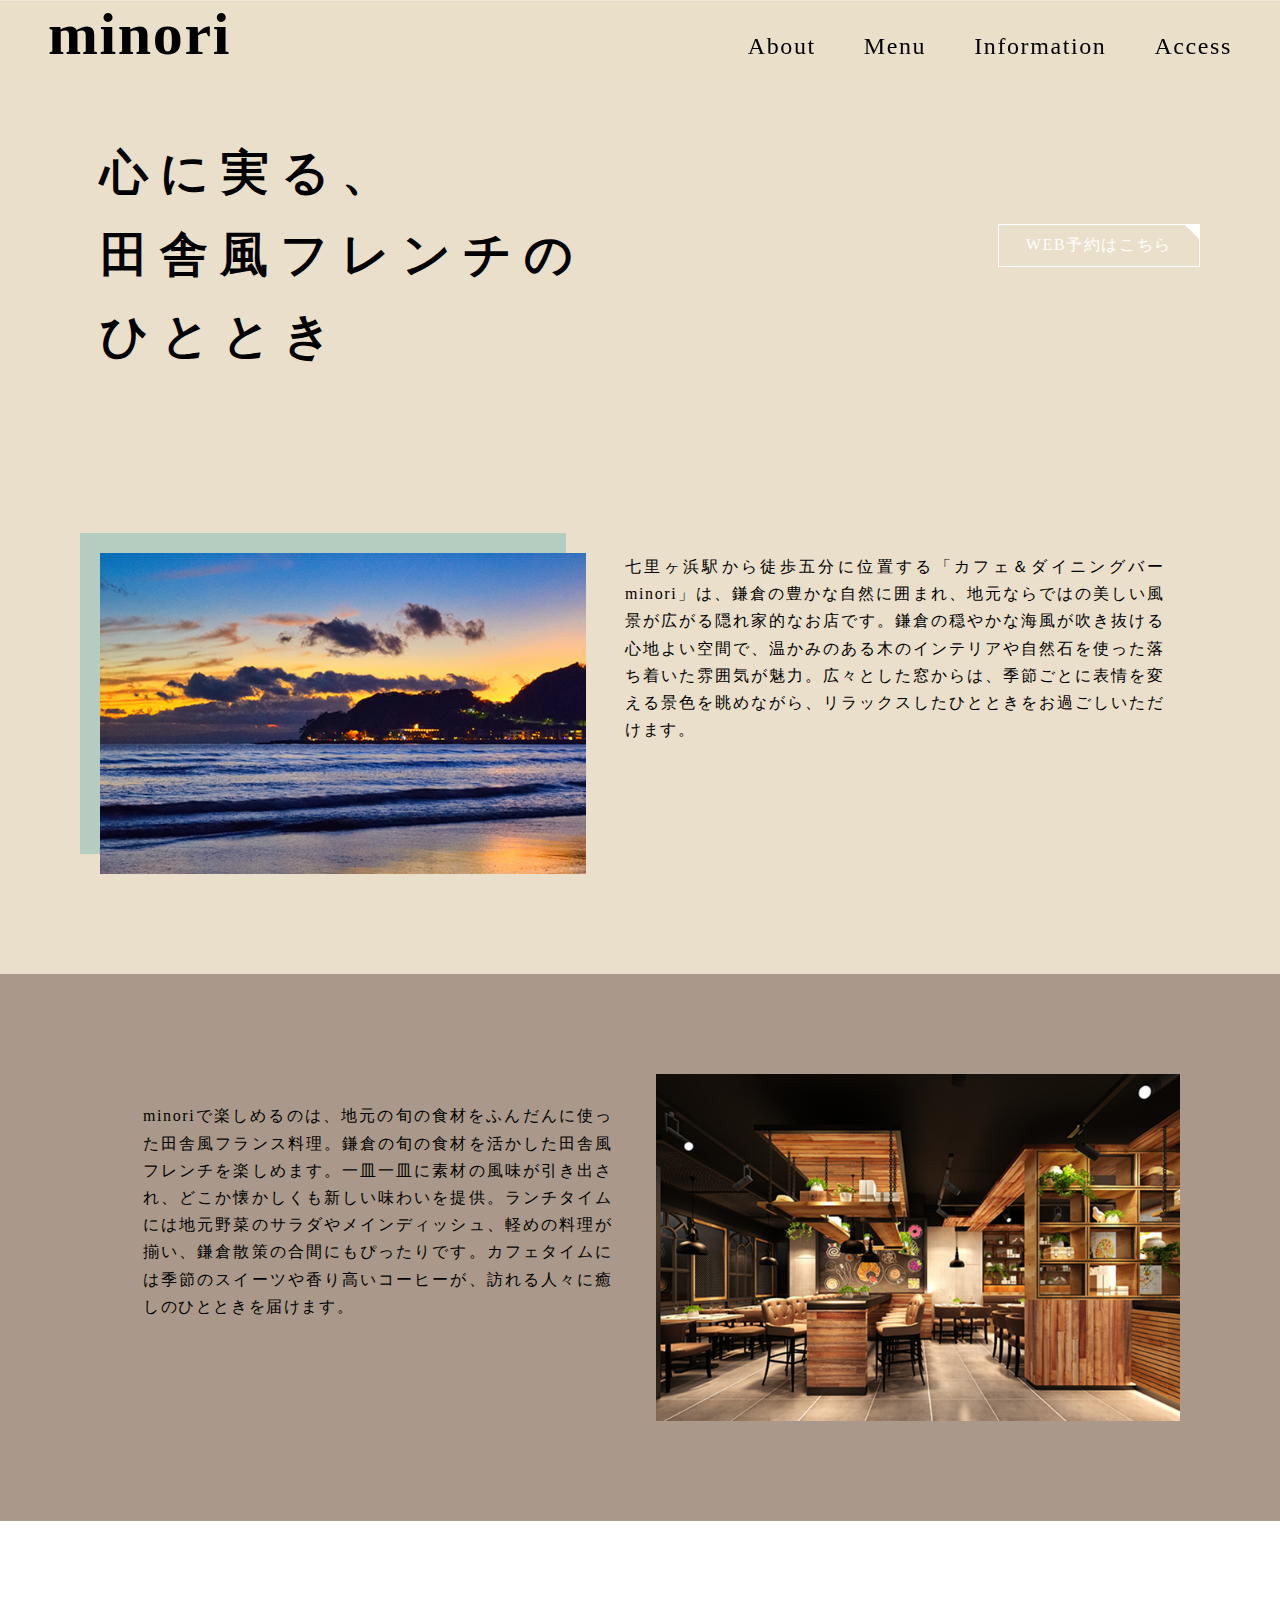
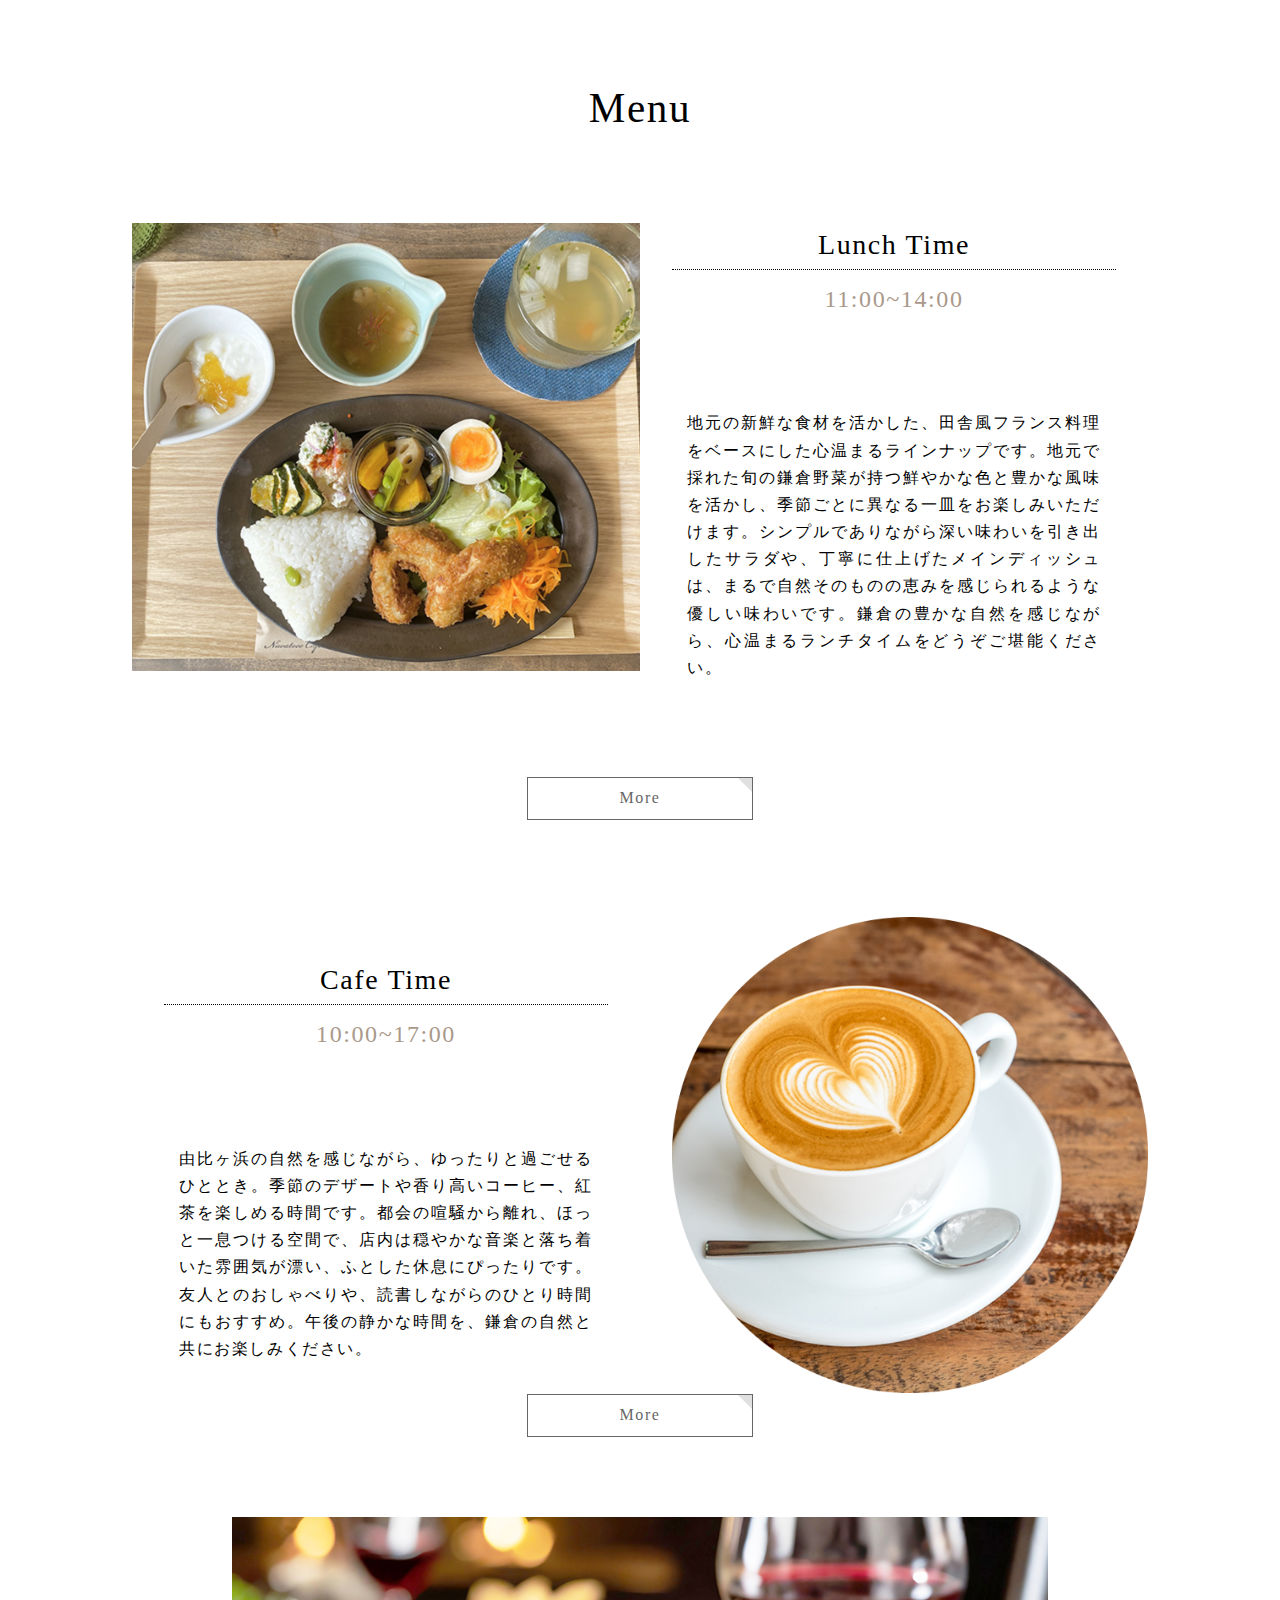
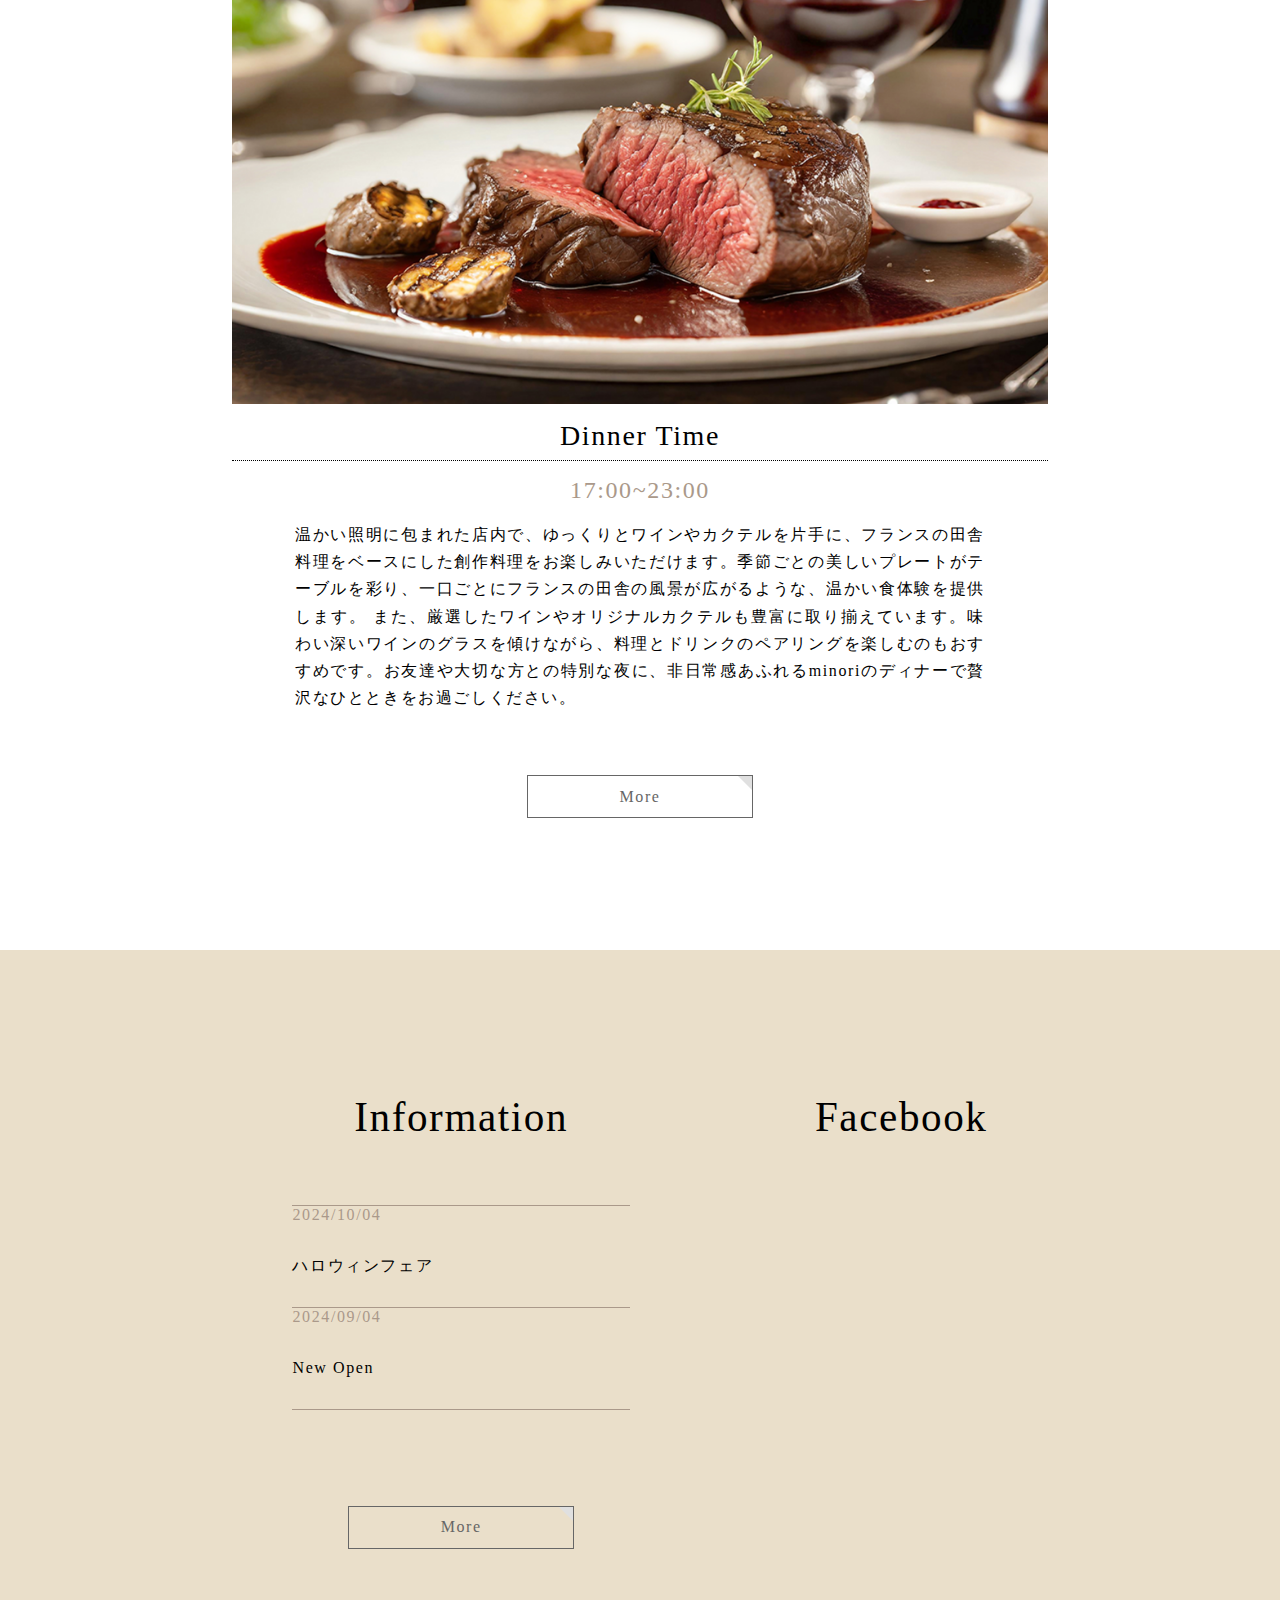
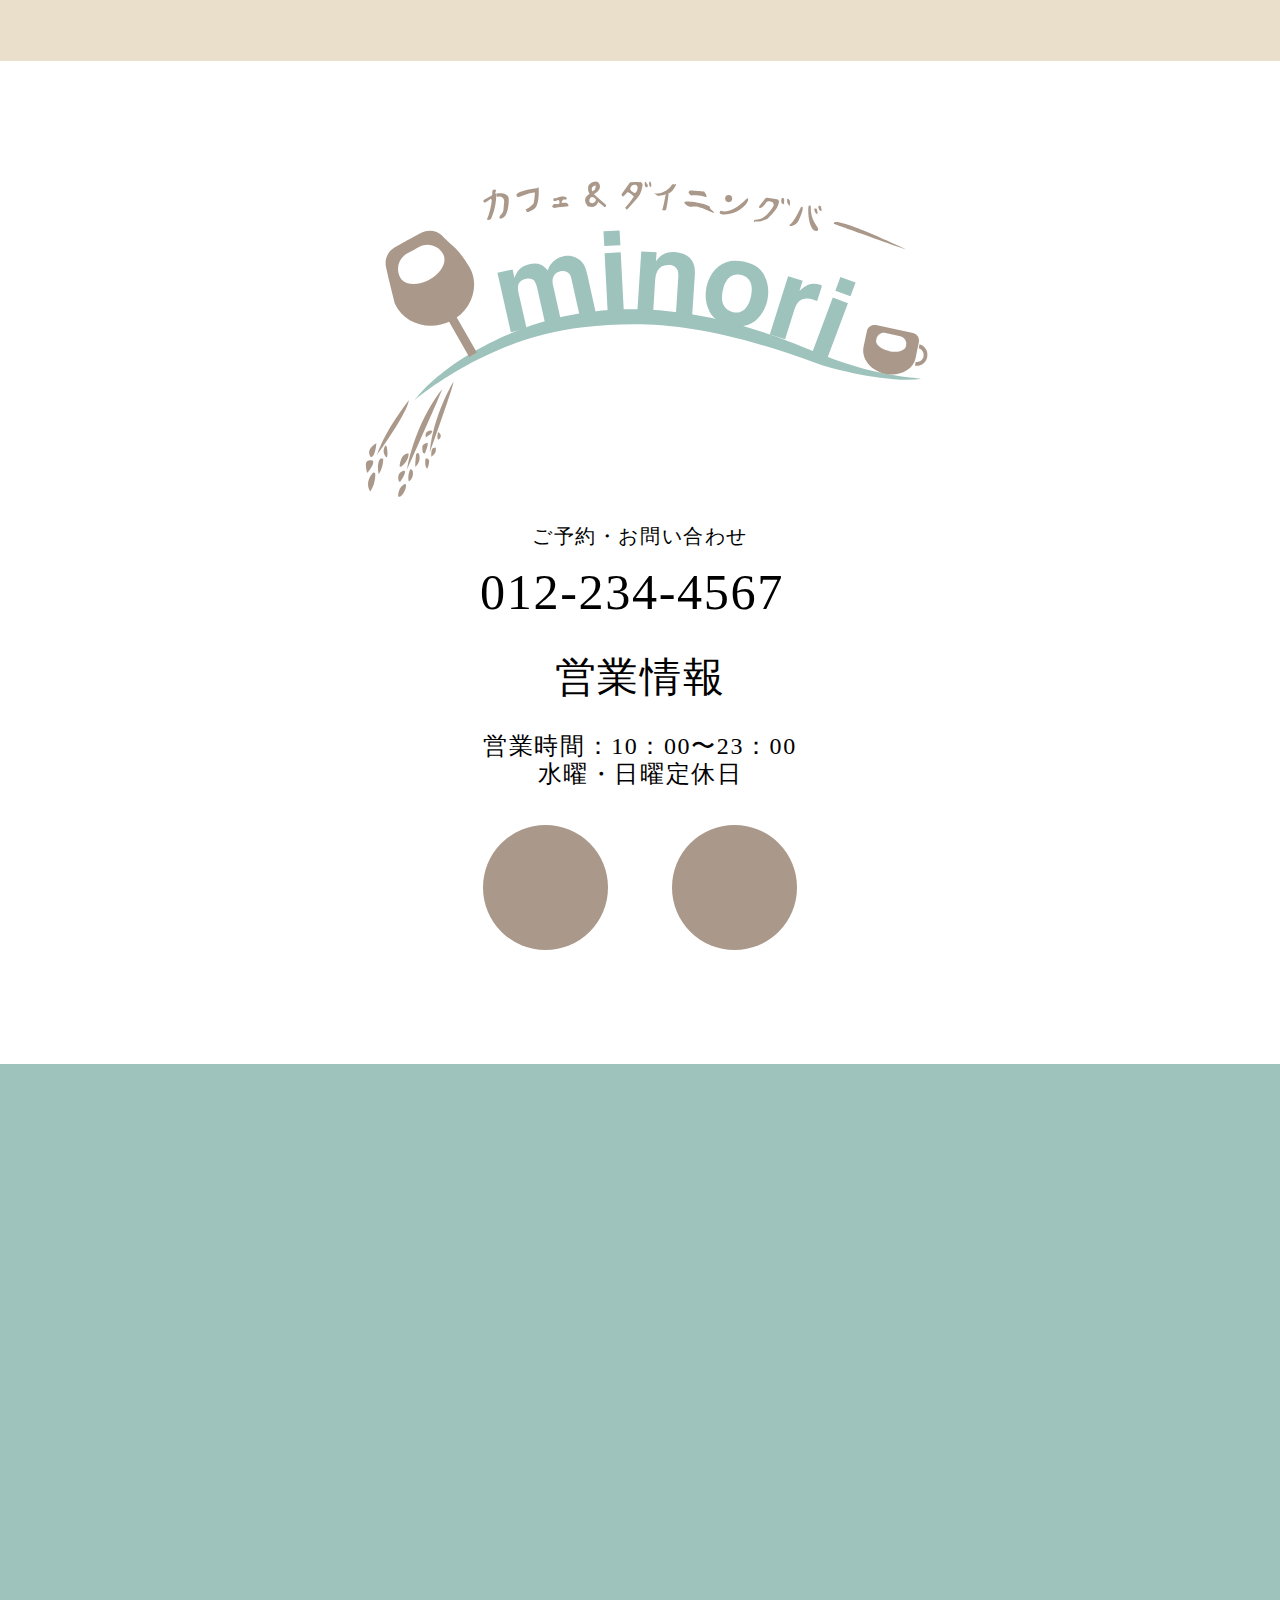
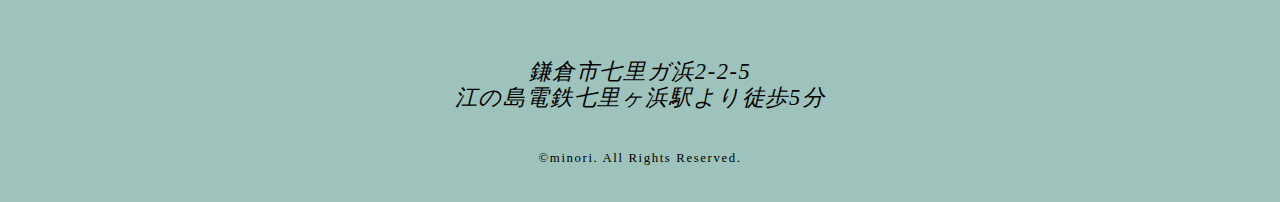
==== htdocs/pf/site1/index.html @ 9fd515fa "first commit" ====
<!DOCTYPE html>
<html lang="ja">

	<head>
		<meta charset="UTF-8">
		<meta name="viewport" content="width=device-width, initial-scale=1">
		<title>カフェ＆ダイニングバー　minori</title>
		<link href="css/normalize.css" rel="stylesheet">
		<link rel="stylesheet" type="text/css" href="css/slick.css" />
		<link rel="stylesheet" type="text/css" href="css/slick-theme.css">
		<link href="css/style.css" rel="stylesheet">

		<!-- CSS -->
		<link rel="stylesheet" href="https://cdnjs.cloudflare.com/ajax/libs/normalize/8.0.1/normalize.css">

		<!-- Add the slick-theme.css if you want default styling -->
		<link rel="stylesheet" type="text/css" href="//cdn.jsdelivr.net/npm/slick-carousel@1.8.1/slick/slick.css" />

		<!-- Add the slick-theme.css if you want default styling -->
		<link rel="stylesheet" type="text/css" href="//cdn.jsdelivr.net/npm/slick-carousel@1.8.1/slick/slick-theme.css" />

		<!-- Font Awesome -->
		<script src="https://kit.fontawesome.com/c54cb48ecd.js" crossorigin="anonymous"></script>
	</head>

	<body>
		<div id="fb-root"></div>
		<script async defer crossorigin="anonymous" src="https://connect.facebook.net/ja_JP/sdk.js#xfbml=1&version=v21.0"></script>
		<header class="page-header">
			<div class="header-container">
				<div class="sitetitle"><a href="#">minori</a></div>
				<div id="nav-button" class="nav-button"><i class="fa-solid fa-bars" aria-label="menu"></i></div>
				<!-- SPナビゲーション -->
				<nav class="sp-nav">
					<ul class="sp-nav-list">
						<li><a href="#about">About</a></li>
						<li><a href="menu.html">Menu</a></li>
						<li><a href="#information">Information</a></li>
						<li><a href="#access">Access</a></li>
					</ul>
				</nav>
				<nav class="pc-nav">
					<ul class="pc-nav-list">
						<li><a href="#about">About</a></li>
						<li><a href="menu.html">Menu</a></li>
						<li><a href="#information">Information</a></li>
						<li><a href="#access">Access</a></li>
					</ul>
				</nav>
			</div>
		</header>

		<!--　メイングラフィック　-->
		<div class="hero">
			<div class="hero-container">
				<div class="sp-hero-image">
					<picture>
						<source srcset="images/sp-slick/sp-c1.png" alt="" media="(max-width: 768px)" type="image/png">
						<img src="images/pc-slick/pc-c1.png" alt="">
					</picture>
					<picture>
						<source srcset="images/sp-slick/sp-c2.png" alt="" media="(max-width: 768px)" type="image/png">
						<img src="images/pc-slick/pc-c2.png" alt="">
					</picture>
					<picture>
						<source srcset="images/sp-slick/sp-c3.png" alt="" media="(max-width: 768px)" type="image/png">
						<img src="images/pc-slick/pc-c3.png" alt="">
					</picture>
				</div>

				<!--
		<div class="sp-hero-image">
			<div><img src="images/sp-slick/sp-c1.png" alt=""></div>
			<div><img src="images/sp-slick/sp-c2.png" alt=""></div>
			<div><img src="images/sp-slick/sp-c3.png" alt=""></div>
		</div>
		<div class="pc-hero-image">
			<div><img src="images/pc-slick/pc-c1.png" alt=""></div>
			<div><img src="images/pc-slick/pc-c2.png" alt=""></div>
			<div><img src="images/pc-slick/pc-c3.png" alt=""></div>
		</div>
-->
				<div class="btn btn1"> <a href="#">WEB予約はこちら</a> </div>
				<div class="hero-caption">鎌倉市・七里ヶ浜のカジュアルフレンチ「minori」</div>
			</div>
		</div>
		<main>
			<div class="container">
				<section class="contents1 contents">
					<div class="contents1-container contents-container">
						<h1 id="about" class="index-h1">心に実る、<br>
							田舎風フレンチの<br>
							ひととき</h1>
						<div class="wrap">
							<div class="about">
								<div class="about-image"><img src="images/top/about1.png" alt=""></div>
								<!--							<div class="about-bg-image"><img src="images/top/bg.png" alt=""></div>-->
							</div>
							<p>七里ヶ浜駅から徒歩五分に位置する「カフェ＆ダイニングバーminori」は、鎌倉の豊かな自然に囲まれ、地元ならではの美しい風景が広がる隠れ家的なお店です。鎌倉の穏やかな海風が吹き抜ける心地よい空間で、温かみのある木のインテリアや自然石を使った落ち着いた雰囲気が魅力。広々とした窓からは、季節ごとに表情を変える景色を眺めながら、リラックスしたひとときをお過ごしいただけます。 </p>
						</div>
					</div>
					<div class="contents1-container2 contents-container">
						<div class="wrap">
							<div class="about-image"><img src="images/top/about2.png" alt=""></div>
							<p>minoriで楽しめるのは、地元の旬の食材をふんだんに使った田舎風フランス料理。鎌倉の旬の食材を活かした田舎風フレンチを楽しめます。一皿一皿に素材の風味が引き出され、どこか懐かしくも新しい味わいを提供。ランチタイムには地元野菜のサラダやメインディッシュ、軽めの料理が揃い、鎌倉散策の合間にもぴったりです。カフェタイムには季節のスイーツや香り高いコーヒーが、訪れる人々に癒しのひとときを届けます。</p>
						</div>
					</div>
				</section>
				<section class="contents2 contents">
					<h2>Menu</h2>
					<div class="contents2-container contents-container">

						<div class="wrap">
							<div class="menu-image"><img src="images/top/menu1.png" alt=""></div>
							<div class="caption">
								<h3>Lunch Time</h3>
								<div class="time">11:00~14:00</div>
								<p>地元の新鮮な食材を活かした、田舎風フランス料理をベースにした心温まるラインナップです。地元で採れた旬の鎌倉野菜が持つ鮮やかな色と豊かな風味を活かし、季節ごとに異なる一皿をお楽しみいただけます。シンプルでありながら深い味わいを引き出したサラダや、丁寧に仕上げたメインディッシュは、まるで自然そのものの恵みを感じられるような優しい味わいです。鎌倉の豊かな自然を感じながら、心温まるランチタイムをどうぞご堪能ください。</p>
							</div>
							<div class="btn btn1"> <a href="menu.html#lunch">More</a> </div>
						</div>
					</div>
					<div class="contents2-container2 contents-container">
						<div class="wrap">
							<div class="menu-image"><img src="images/top/menu2.png" alt=""></div>
							<div class="caption">
								<h3>Cafe Time</h3>
								<div class="time">10:00~17:00</div>
								<p>由比ヶ浜の自然を感じながら、ゆったりと過ごせるひととき。季節のデザートや香り高いコーヒー、紅茶を楽しめる時間です。都会の喧騒から離れ、ほっと一息つける空間で、店内は穏やかな音楽と落ち着いた雰囲気が漂い、ふとした休息にぴったりです。友人とのおしゃべりや、読書しながらのひとり時間にもおすすめ。午後の静かな時間を、鎌倉の自然と共にお楽しみください。</p>
							</div>
							<div class="btn btn1"> <a href="menu.html#cafe">More</a> </div>
						</div>
					</div>
					<div class="contents2-container3 contents-container">
						<div class="wrap">
							<div class="menu-image"><img src="images/top/menu3.png" alt=""></div>
							<div class="caption">
								<h3>Dinner Time</h3>
								<div class="time">17:00~23:00</div>
								<p>温かい照明に包まれた店内で、ゆっくりとワインやカクテルを片手に、フランスの田舎料理をベースにした創作料理をお楽しみいただけます。季節ごとの美しいプレートがテーブルを彩り、一口ごとにフランスの田舎の風景が広がるような、温かい食体験を提供します。
									また、厳選したワインやオリジナルカクテルも豊富に取り揃えています。味わい深いワインのグラスを傾けながら、料理とドリンクのペアリングを楽しむのもおすすめです。お友達や大切な方との特別な夜に、非日常感あふれるminoriのディナーで贅沢なひとときをお過ごしください。</p>
							</div>
							<div class="btn btn1"> <a href="menu.html#dinner">More</a> </div>
						</div>
					</div>
				</section>
				<section id="information" class="contents3 contents">
					<div class="contents3-container contents-container">
						<div class="wrap">
							<h2>Information</h2>
							<dl class="news-list">
								<dt class="date">2024/10/04</dt>
								<dd class="title">ハロウィンフェア</dd>
								<dt class="date">2024/09/04</dt>
								<dd class="title">New Open</dd>
							</dl>
							<div class="btn btn1"> <a href="">More</a> </div>
						</div>
					</div>
					<div class="contents3-container2 contents-container">
						<div class="wrap">
							<h2>Facebook</h2>

<!--
							<div class="fb-page" data-href="https://www.facebook.com/facebook" data-tabs="timeline" data-width="" data-height="" data-small-header="false" data-adapt-container-width="true" data-hide-cover="false" data-show-facepile="false">
								<blockquote cite="https://www.facebook.com/facebook" class="fb-xfbml-parse-ignore"><a href="https://www.facebook.com/facebook">Facebook</a></blockquote>
							</div>
-->
						</div>
					</div>
				</section>
			</div>
		</main>
		<footer class="footer">
			<div class="footer-container">

				<div class="wrap">
					<div class="logo-image"><img src="images/sho-logo.svg" alt=""></div>
					<div class="resavasion">ご予約・お問い合わせ</div>
					<div class="tell"><i class="fa-solid fa-phone" aria-label="電話番号"></i>012-234-4567</div>
					<h2>営業情報</h2>
					<ul class="shop-info">
						<li>営業時間：10：00〜23：00</li>
						<li>水曜・日曜定休日</li>
					</ul>
					<ul class="sns">
						<li><a href="#"><i class="fa-brands fa-instagram"></i></a></li>
						<li><a href="#"><i class="fa-brands fa-x-twitter"></i></a></li>
					</ul>
				</div>
			</div>
			<div id="access" class="map">

				<div class="mapp">
					<iframe src="https://www.google.com/maps/embed?pb=!1m18!1m12!1m3!1d6512.038685946053!2d139.5085239749049!3d35.30550085052397!2m3!1f0!2f0!3f0!3m2!1i1024!2i768!4f13.1!3m3!1m2!1s0x60184f4109fd7cb7%3A0x1be04112abbe9858!2z44CSMjQ4LTAwMjUg56We5aWI5bed55yM6Y6M5YCJ5biC5LiD6YeM44Ks5rWc5p2x77yS5LiB55uu77yS4oiS77yV!5e0!3m2!1sja!2sjp!4v1729483738838!5m2!1sja!2sjp" width="375" height="300" style="border:0;" allowfullscreen="" loading="lazy" referrerpolicy="no-referrer-when-downgrade"></iframe>
				</div>
				<address class="footer-address">
					鎌倉市七里ガ浜2-2-5<br>
					江の島電鉄七里ヶ浜駅より徒歩5分
				</address>
				<p class="copyright"><small>©minori. All Rights Reserved.</small></p>
			</div>
		</footer>

		<!-- jquery 読み込み -->
		<script src="js/jquery-3.6.0.min.js"></script>

		<!--<script src="js/script.js"></script>-->
		<script src="./js/hamburger.js"></script>
		<script src="https://ajax.googleapis.com/ajax/libs/jquery/3.4.1/jquery.min.js"></script>
		<script src="./js/carousel.js"></script>
		<script type="text/javascript" src="./js/slick.min.js"></script>
		<script type="text/javascript" src="//cdn.jsdelivr.net/npm/slick-carousel@1.8.1/slick/slick.min.js"></script>
	</body>

</html>
---- htdocs/pf/site1/css/style.css ----
@charset "utf-8";
/* サイト全体で使うwebフォント設定 */
/* ゴシック系 */
@import url('https://fonts.googleapis.com/css2?family=Noto+Sans+JP:wght@100..900&display=swap');

/* 明朝系 */
/* @import url('https://fonts.googleapis.com/css2?family=Noto+Sans+JP:wght@100..900&family=Noto+Serif+JP:wght@200..900&display=swap'); */
/* 共通 --------------------------*/
/* ページ全体に関わるCSSの設定 */
html *, ::before, ::after {
	box-sizing: border-box;
}

/* ページ内リンクを時間をかけながら表示する */
html {
	scroll-behavior: smooth;
}

/* フォント */
html {
	font-size: 14px;
}

@media (min-width: 768px) {
	html {
		font-size: 16px;
	}
}

/* フォント設定 */
body {
	/*font-family: 'Noto Sans JP', sans-serif;*/
	font-family: 'Noto Serif JP', serif;
	font-weight: 400;
	letter-spacing: .1rem;
	/* 太さを指定 */
}

/* おもな太字タグのフォントウェイトと余白設定 */
h1, h2, h3, h4, h5, h6, th, strong {
	font-weight: 700;
	margin: 0;
	padding: 0;
}

/* 段落タグの余白設定 */
p {
	/*	margin: 0;*/
	padding: 0;
	/* font: 200 14px 'Noto Serif JP'; */
	margin: 0 15px;
	text-align: justify;
	line-height: 1.7;
}

/* ベースのリンクカラー */
a {
	color: #f30;
}

/* レスポンシブイメージと画像下スペース防止 */
img {
	max-width: 100%;
	height: auto;
	vertical-align: bottom;
	/* 画像下のスペースを消す */
}

/* /ページ全体に関わるCSSの設定 */
/* /共通 --------------------------*/
.hero-container {
	position: relative;
}

.hero-container .btn {
	position: absolute;
	font-size: 1rem;
	border: 0.5px solid #ffffff;
	text-align: center;
	/* width: 100%; */
	padding: 0 1rem;
	font-family: 'Noto Serif JP', serif;
	top: 10rem;
	left: 1.07rem;
}

.hero-container .btn1::before {
	content: "";
	border: 14px solid transparent;
	border-top: 0 solid #ffffff;
	border-right: 14px solid #ffffff;
	position: absolute;
	top: 0rem;
	right: 0rem;
}

.hero-container .btn a {
	color: #ffffff;
}

.hero-caption {
	position: absolute;
	color: #ffffff;
	bottom: 1.5rem;
	left: 1.07rem;
}

.contents-container {
	margin: 0 auto;
	/*    padding: 0 6.25rem;*/
}

.contents1-container2 {
	background-color: #aa998a;
}

.contents2 {
	padding: 0 1.07rem;
}

.contents:first-child {
	padding-top: 0;
}

.contents:last-child {
	padding-top: 5rem;
	padding-bottom: 1rem;
}

/*
...contents-container {
	padding: 1.4rem 0;
}
*/
/*.contents-container:first-child {*/
.contents-container:first-child {
	padding-top: 2rem;
}

.contents-container:last-child {
	padding-bottom: 0;
}

/* ここから下に、個別のスタイルシートを追加していく。 */
h1 {
	text-align: center;
	width: 100%;
}

.h1-wrap {
	display: flex;
}

.contents1-container {
	background-color: #eadfca;
}

.about {
	position: relative;
	/*	left: 2rem;*/
}

.about .about-image {
	position: static;
	padding-left: 5.7rem;
	/*	z-index: 1;*/
}

.about .about-image img {
	box-shadow: -20px 20px 0px 0px rgb(158 195 188 / 70%);
}

.about-image {
	/*	padding: 1.5rem 0;*/
}

.about-bg-image {
	/*position: absolute; */
	/* top: 40px; */
	/* left: 70px; */
	/* width: 19rem; */
	margin: 1rem;
	padding-top: 2rem;
}

.contents-container p {
	padding-top: 5rem;
}

h2, h3, .time {
	margin: 1rem 0;
	text-align: center;
	font-weight: 400;
}

h2 {
	margin: 2rem 0;
	font-size: 2.57rem;
}

.caption {
	padding: 1rem 0 5rem 0;
}

/*.contents2 a{}*/
.wrap {
	/*margin: 0 15px;*/
	/*	padding: 0 6.67%;*/
	/*background-color: #aa998a;*/
	padding-bottom: 5rem;
}

.contents2 .wrap {
	display: flex;
	flex-direction: column;
	align-items: center;
	padding-top: 1rem;
}

.wrap h3 {
	border-bottom: 1px dotted #000000;
	padding-bottom: 0.5rem;
}

.contents2-container {
	/*	background: #aa998a;*/
}

.contents2-container2 .menu-image {
	width: 80%;
}

.btn {
	font-size: 1rem;
	border: 1px solid #666;
	text-align: center;
	/* width: 100%; */
	/* max-width: 200px;
	margin: 1.4rem auto; */
	padding: 0 5rem;
	font-family: 'Noto Serif JP', serif;
}

.btn a {
	color: #666;
	display: block;
	width: 100%;
	height: 100%;
	padding: 0.7rem;
	box-sizing: border-box;
	text-decoration: none;
}

.btn1 {
	position: relative;
}

.btn1::before {
	content: "";
	border: 14px solid transparent;
	border-top: 0 solid #e0e0e0;
	border-right: 14px solid #e0e0e0;
	position: absolute;
	top: 0rem;
	right: 0rem;
}

.contents3 {
	background: #eadfca;
	padding: 0 1.07rem;
	display: flex;
	flex-direction: column;
	align-items: center;
}

.contents3 .wrap {
	padding: 0;
	padding-bottom: 4rem;
}

.contents3-container, .contents3-container2 {
	margin: 0 1.07rem;
}

.contents3-container .btn {
	margin: 2rem 3.5rem;
}

.news-list {
	list-style: none;
	padding-left: 0;
	margin-top: 2rem;
}

.news-list dd {
	padding: 2rem 0;
	margin-left: 0;
	border-bottom: 1px #aa998a solid;
}

.news-list dt.date:first-child {
	border-top: 1px #aa998a solid;
}

.news-list .date {
	display: block;
	color: #aa998a;
}

.news-list dd:last-child {
	margin-bottom: 3rem;
}

.footer-container {
	text-align: center;
	display: flex;
	align-items: center;
	justify-content: center;
	padding: 6.67% 1.07rem;
}

.footer-container .wrap {
	padding: 0;
}

.footer-container ul {
	list-style: none;
	padding: 0;
	margin-top: .75rem;
}

.resavasion {
	font-size: 1.28rem;
}

i.fa-solid.fa-phone {
	margin-right: 1rem;
}

.tell {
	font-size: 2.14rem;
	display: flex;
	align-items: center;
	justify-content: center;
	padding-right: 2rem;
	margin-top: 1rem;
}

.shop-info {
	font-size: 1.5rem;
}

.sns {
	display: flex;
	justify-content: center;
}

.sns li {
	border-radius: 50%;
	background-color: #aa998a;
	width: 4rem;
	height: 4rem;
	padding: 2.9rem;
	margin: 0.8rem 2rem;
	text-align: center;
	display: flex;
	align-items: center;
	justify-content: center;
	font-size: 3.14rem;
}

.sns i {
	color: #9ec3bc;
}

.logo-image {
	padding: 1rem;
}

.map {
	background: #9ec3bc;
	padding-top: 3rem
}

.mapp {
	width: 100%;
	position: relative;
	padding-top: 80.25%;
}

.mapp iframe {
	position: absolute;
	top: 0;
	left: 0;
	width: 100%;
	height: 100%;
}

address {
	margin: 2rem 0;
	font-size: 1.4rem;
	padding: 0 1.07rem;
}

.copyright, .footer-address {
	text-align: center;
}

.copyright {
	font-size: 1rem;
	padding-bottom: 2rem;
}

/*ヘッダー*/
.header-container {
	position: fixed;
	top: 0;
	display: flex;
	align-items: baseline;
	justify-content: space-between;
	z-index: 1000;
	width: 100%;
	height: 5rem;
	padding: 1rem 1.07rem;
	background: rgba(234, 223, 202, 0.7);
	box-sizing: border-box;
}

.sitetitle {
	font-size: 2.1rem;
	display: flex;
	align-items: flex-start;
	justify-content: flex-start;
	font-family: "HelveticaNeue";
	font-weight: 600;
	width: 6rem;
}

.sitetitle a {
	text-decoration: none;
	color: black;
}

.nav-button {
	display: flex;
	align-items: center;
	justify-content: flex-end;
	width: 6rem;
	font-size: 2.1rem;
	color: #000000;
	cursor: pointer;
}

.sp-nav {
	position: absolute;
	top: 4.4rem;
	left: 0;
	display: none;
	z-index: 1000;
	width: 100%;
	padding: 5rem;
	font-size: 2.4rem;
	text-align: center;
	background: rgba(234, 223, 202, 0.7);
	border-top: 1px solid #aa998a;
	box-sizing: border-box;
}

.sp-nav-list {
	padding: 0;
	margin: 0;
	list-style: none;
}

.sp-nav-list li {
	margin-bottom: 4rem;
}

.sp-nav-list li a {
	display: block;
	text-decoration: none;
	color: black;
	font-size: 1.5rem;
	font-family: "Noto Serif JP";
	font-weight: 200;
}

.pc-nav {
	display: none;
}

.pc-nav-list {
	display: flex;
	align-items: center;
	/*
	height: 100%;
padding: 1rem;
    margin: 1rem;
*/
	list-style: none;
}

.pc-nav-list li {
	margin: 0 0 0 3rem;
}

.pc-nav-list li a {
	display: block;
	text-decoration: none;
	color: black;
	font-size: 1.5rem;
	font-family: "Noto Serif JP";
	font-weight: 200;
}

/*menu.htmlここから--------------------------------------------------------*/
.menu-caption {
	position: absolute;
	top: 75%;
	/* right: 0; */
	left: 50%;
	transform: translate(-50%, -50%);
	font-size: 3.5rem;
	color: #aa998a;
	font-weight: 500;
}

.menu-contents * {
	background-color: #ffffff !important;
}

.menu-h1 {
	-webkit-writing-mode: vertical-rl;
	/*	font-size: 7vw;*/
	width: 100%;
	/* margin: 0 auto 6vw; */
	line-height: 1.7;
	letter-spacing: 0.25em;
	text-align: left;
	display: flex;
	padding-top: 5rem;
	/* padding-left: 1rem; */
	flex-direction: row;
	align-items: center;
	color: #aa998a;
	font-weight: 400;
}

.menu-img {
	/* margin: 2rem 2rem; */
	display: flex;
	flex-wrap: nowrap;
}

/*.menu-contents*/
h3 {
	font-size: 1.75rem;
	font-weight: 200;
}

.time {
	color: #aa998a;
	font-size: 1.5rem;
	font-weight: 500;
}

.index-h1 {
	/*-webkit-writing-mode: vertical-rl;*/
	font-size: 7vw;
	width: 100%;
	/*	height: 47vw;*/
	margin: 0 auto 6vw;
	line-height: 1.7;
	letter-spacing: 0.25em;
	text-align: left;
	display: flex;
	padding: 6.2rem 0;
	padding-left: 1.07rem;
}

.slideshow-image1 {
	width: 100%;
}

/* .menu-t p {
	text-align: justify;
} */
.thumbnail {
	list-style: none;
	padding: 0 1.5rem;
}

.thumbnail li {
	margin-left: calc(calc(3.5rem/3));
}

.thumbnail li:first-child {
	margin-left: 0;
}

.menu-contents .caption {
	/*	padding: 0 1rem;*/
}

.menu-t {
	list-style: none;
	padding: 0;
}

.menu-t span {
	font-size: 1.25rem;
	color: #aa998a;
}

.menu-t li {
	margin: 1rem 0;
	text-align: left;
}

.menu-contents .caption {
	width: 100%;
}

.contents2-container3 .menu-t ul {
	list-style: none;
	padding: 0;
}

.dinner-h3 {
	width: 100%;
}

.contents2-container3 .caption {
	/*	padding: 0 0 3rem 0;*/
}

/* 
.contents1-container .caption p {
	/* width: 50%; */
/* padding-top: 0; */
/* padding: 1.75rem; */
/* } */
/*メディアクエリ*/
@media (min-width: 769px) {
	.contents2 {
		padding: 8.25rem;
	}

	.wrap {
		padding-top: 3rem;
	}

	.contents2-container .wrap, .contents2-container2 .wrap, .contents2-container3 .wrap {
		/*	height: 57vw;*/

	}

	/*
	..hero {
		height: 50rem;
	}
*/
	/*
	.sp-hero-image.slick-initialized.slick-slider {
		display: none;
	}
*/
	.hero-container .btn {
		top: 10rem;
		right: 5rem;
		left: auto;
	}

	.hero-caption {
		right: 3rem;
		left: auto;
	}

	/*.container {
		max-width: 1200px;
		padding: 80px 20px 0 20px;
		padding-top: 9rem;
		margin: 0 auto;
	}
*/
	.sitetitle {
		font-size: 3.75rem;
	}

	.header-container {
		padding: 0 3rem;
	}

	.nav-button {
		display: none;
	}

	.pc-nav {
		display: block;
	}

	.index-h1 {
		font-size: 3rem;
		justify-content: left;
		padding: 6.2rem 6.25rem;
	}

	.contents1-container .wrap {
		display: flex;
		align-items: flex-start;
		flex-wrap: wrap;
		padding: 0 6.25rem 6.25rem 6.25rem;
		align-content: flex-start;
		justify-content: space-between;
		/*		padding-bottom: 5rem;*/
	}

	.contents1-container2 .wrap {
		display: flex;
		flex-direction: row-reverse;
		flex-wrap: nowrap;
		padding: 6.25rem;
		justify-content: space-between;
		background-color: #aa998a;
	}

	.about .about-image img {
		box-shadow: -20px -20px 0px 0px rgb(158 195 188 / 70%);
	}

	.about {
		width: 45%;
	}

	.about .about-image {
		padding-left: 0;
		position: static;
	}

	.contents1-container2 p {
		width: 50%;
		padding: 1.75rem;
	}

	.contents1-container2 .about-image {
		width: 50%;
	}

	.menu-image {
		width: 50%;
	}

	.contents2-container3 .menu-image {
		width: 100%;
	}

	.contents2-container3 .caption {
		width: 70%;
	}

	.contents1-container p {
		width: 50%;
		padding-top: 0;
		/* padding: 1.75rem; */
	}

	.contents2-container .wrap {
		display: flex;
		/*		padding: 6.25rem 12.5rem;*/
		/*		padding:0.25rem 8.5rem;*/
		flex-direction: row;
		flex-wrap: wrap;
		justify-content: center;
		align-content: space-around;
		/*		margin: 0 6rem;*/
	}

	.caption {
		width: 50%;
		padding: 2rem;
	}

	.btn {
		/* width: 100%;
		margin: 0; */
		margin-top: 4rem;
	}

	.contents2-container2 .wrap {
		display: flex;
		flex-wrap: wrap;
		flex-direction: row-reverse;
		/*		padding: 6.25rem 12.5rem;*/
		/*		padding:0.25rem 8.5rem;*/
		/**/
		justify-content: space-around;
		align-items: center;
		/*		margin: 0 6rem;*/
	}

	.contents2-container2 .wrap .menu-image {
		width: 50%;
		padding-left: 2rem;
	}

	.contents2-container2 .btn.btn1 {
		margin: 0 auto;
	}

	.contents2-container3 .wrap {
		display: flex;
		flex-direction: column;
		align-items: center;
		padding: 0 6.25rem;
		/*				padding:0.25rem 8.5rem;*/
		/*		margin: 0 6rem;*/
	}

	.contents2-container3 p {
		padding: 0 3rem;
	}

	.contents3 {
		display: flex;
		flex-direction: row;
		padding: 0 12.5rem;
		align-items: baseline;
		justify-content: space-around;
	}

	.contents3 .wrap {
		display: grid;
		justify-items: stretch;
		justify-content: space-around;
	}

	.footer-container .wrap {
		/* padding: 0 21.8rem; */
		width: 50%;
	}

	.tell {
		font-size: 3.14rem;
	}

	.sns li {
		font-size: 4.14rem;
		padding: 3.9rem;


	}


	.mapp {
		width: 100%;
		position: relative;
		padding-top: 40.25%;
	}

	.mapp iframe {
		padding: 3rem 7rem;
	}

	.sp-nav {
		display: none !important;
	}

	/* media-menu -------------------------------------------------------*/
	.menu-contents .contents2-container .wrap {}

	.menu-caption {
		font-size: 5.5rem;
		bottom: 5rem;
	}

	.menu-contents .contents2-container3 .wrap {
		display: flex;
		flex-direction: row;
		align-items: center;
		padding: 0;
		flex-wrap: wrap;
		/* width: 100%; */
	}

	.menu-h1 {
		/*		height: 47vw;*/
	}

	.dinner-h3 {
		width: 50%;
		padding: 3rem;
	}

	.menu-contents .caption {
		width: 50%;
	}

	.slideshow {
		width: 45%;
	}

	.thumbnail {
		padding: 0;
	}

	.contents2-container3 .caption {
		width: 100%;
		padding: 0;
	}

	.contents2-container3 .menu-t {
		display: flex;
		justify-content: space-between;
	}

	.contents2-container4 .wrap {
		display: flex;
		flex-direction: column;
		padding: 0 6.25rem;
		align-items: center;
		/*		margin: 0 6rem;*/
	}

	.contents2-container4 .caption {
		width: 100%;
		padding: 0 12rem
	}

	.menu-contents {
		padding: 6.25rem;
	}

	.contents2-container4.contents-container {
		padding: 6.25rem 0;
	}
}

/*スマホだけ*/
@media (max-width: 768px) {
	/*
	.pc-hero-image.slick-initialized.slick-slider {
		display: none;
	}
*/
}
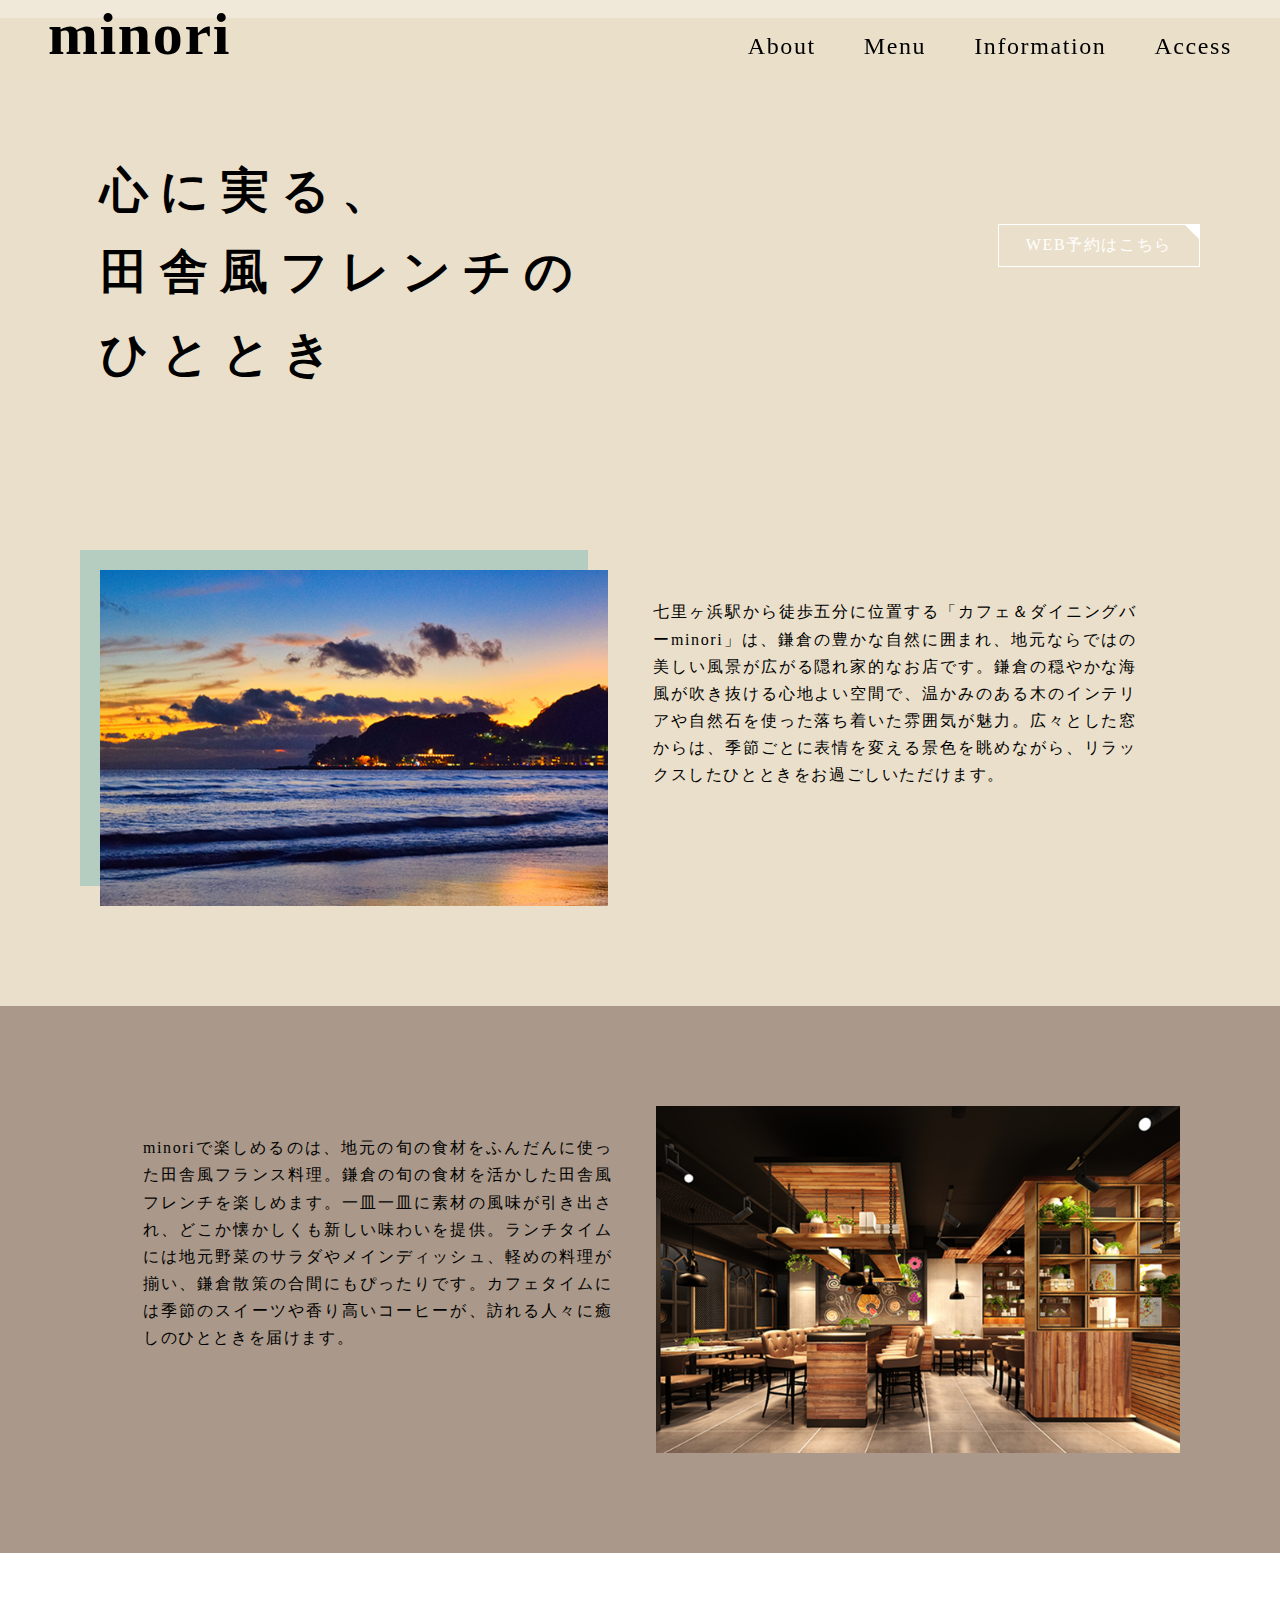
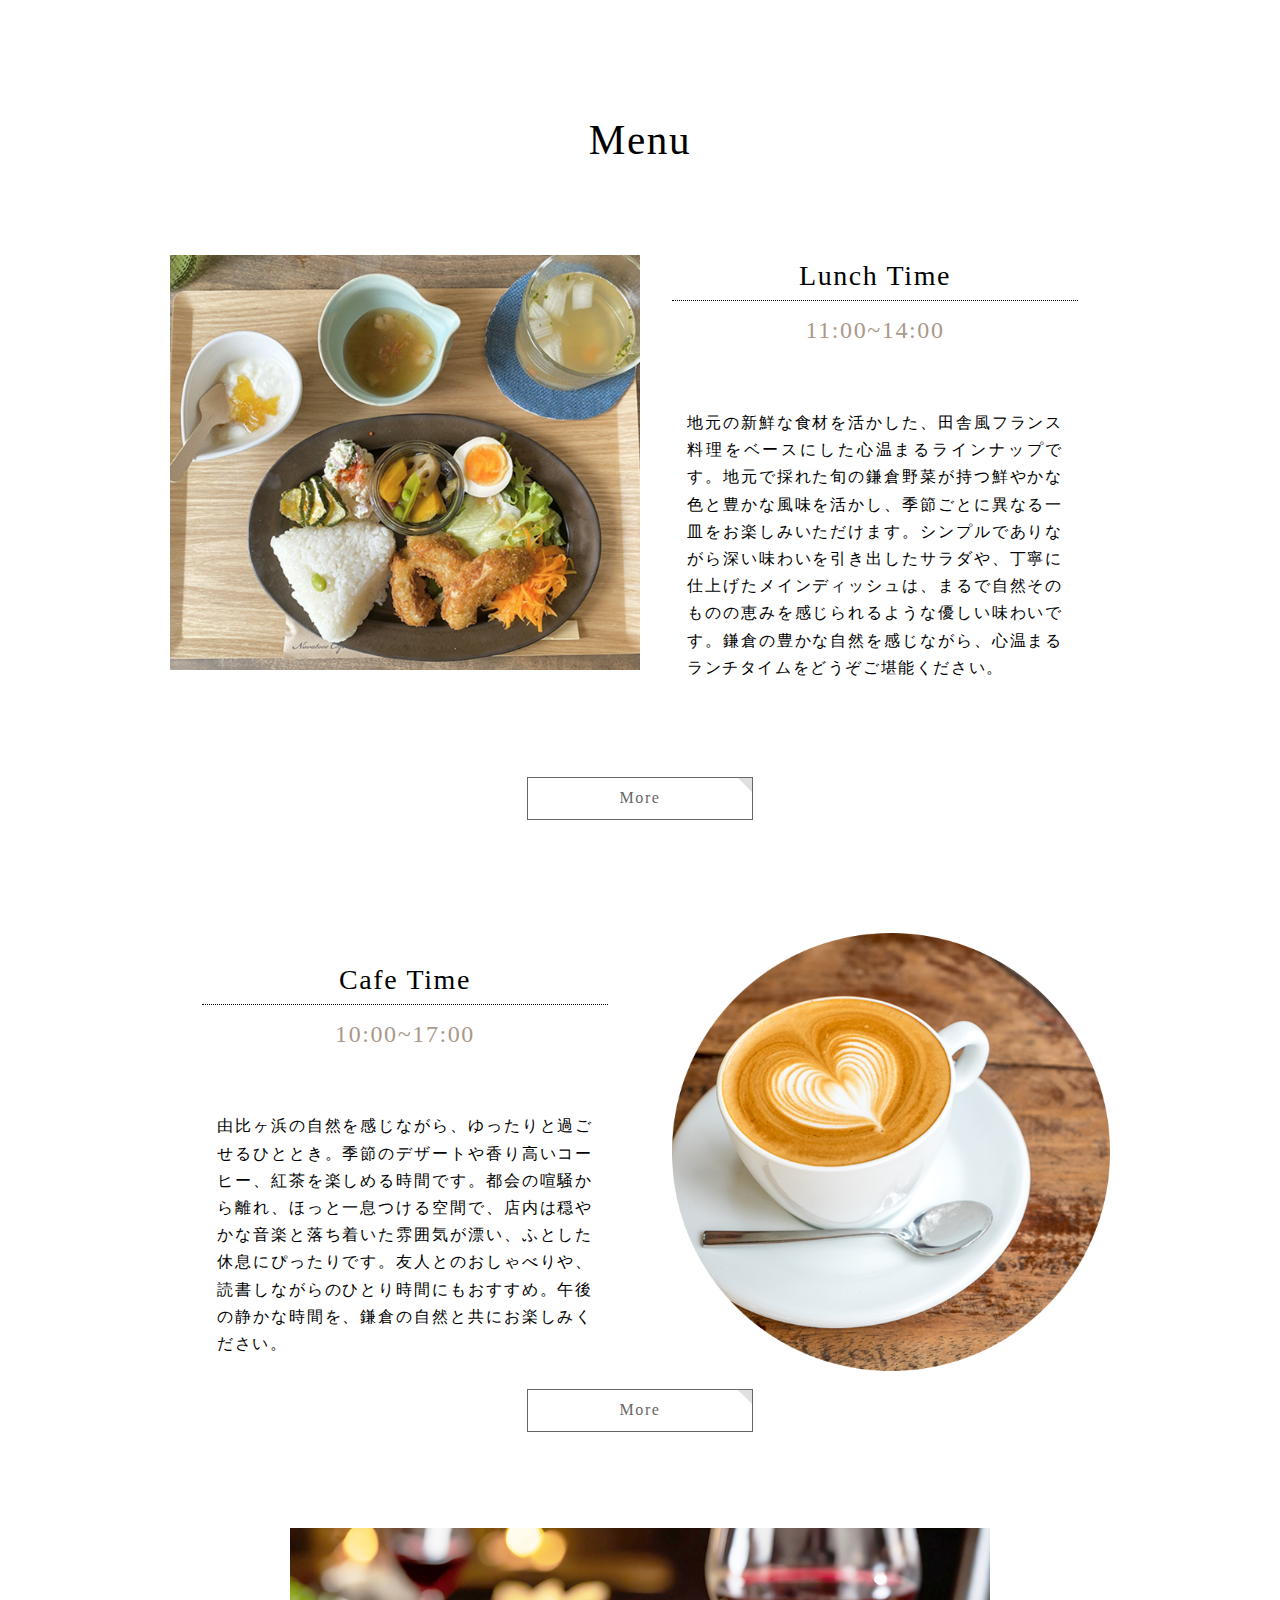
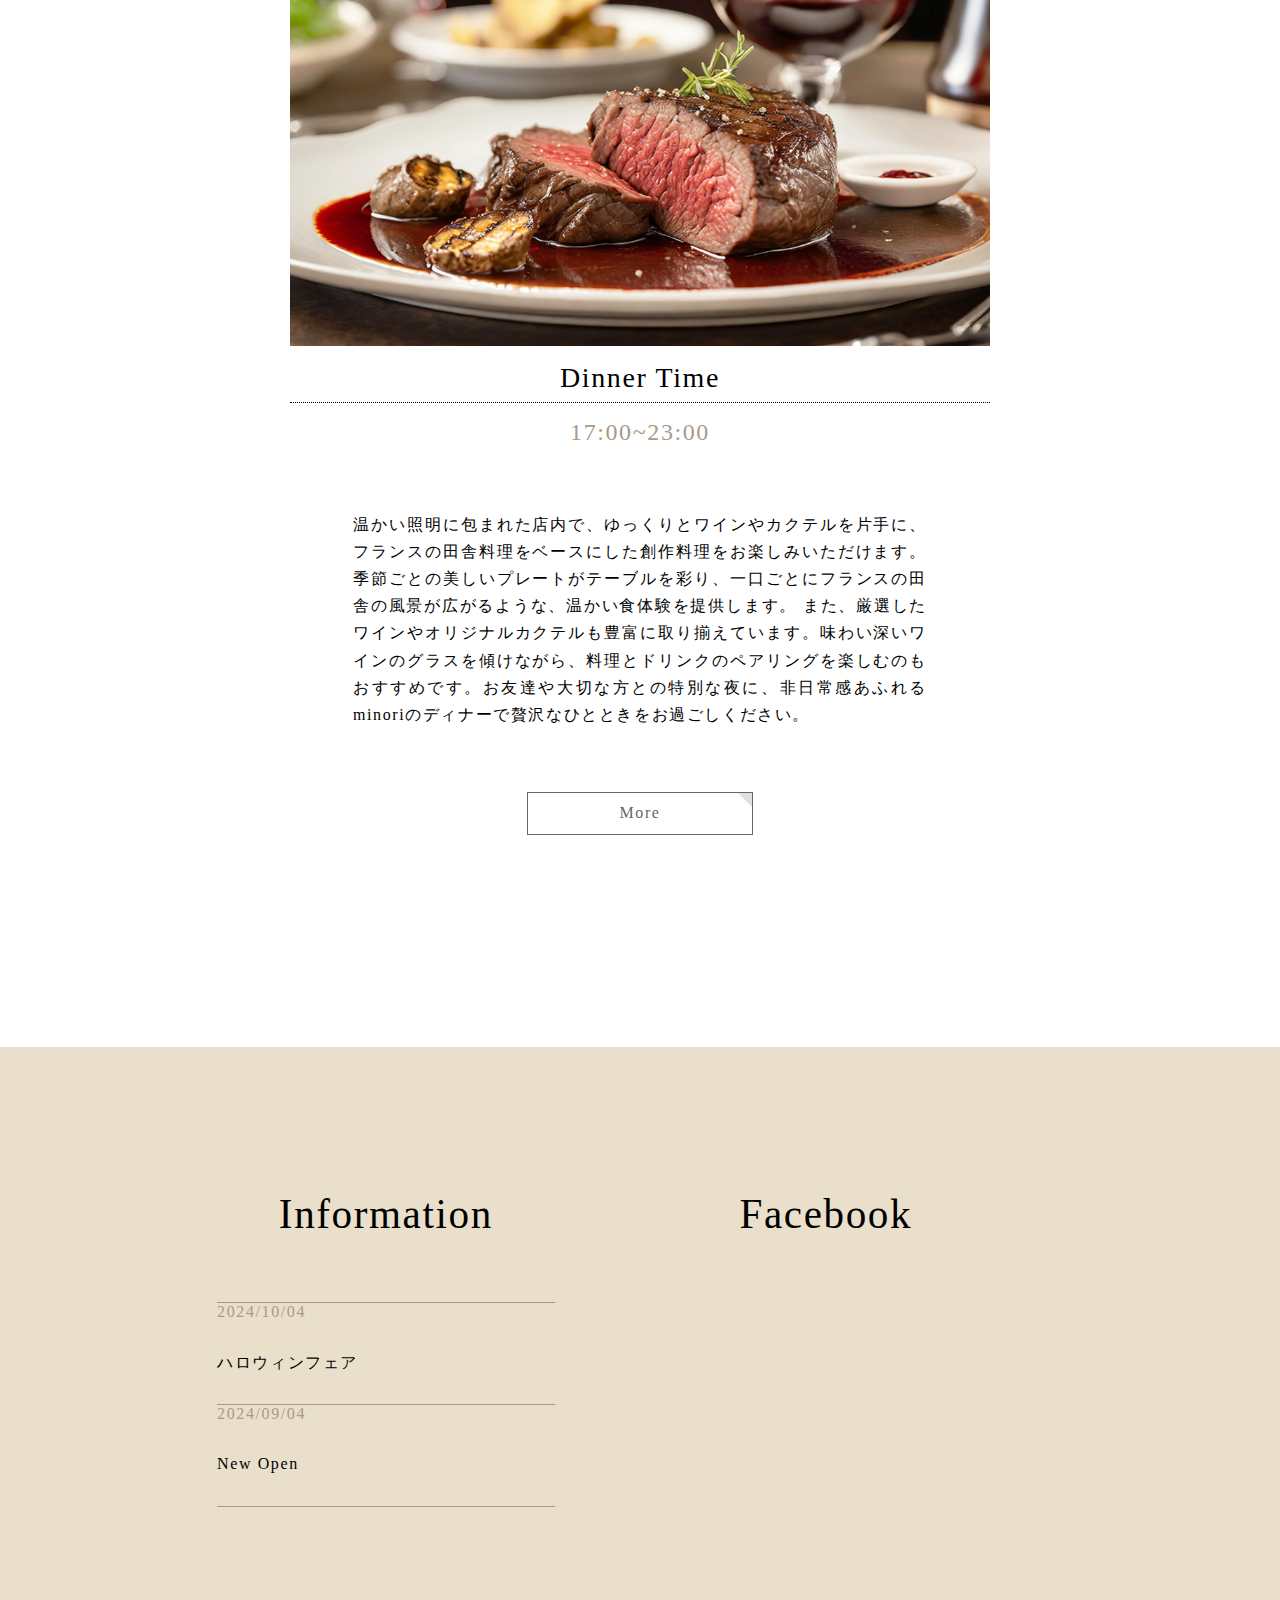
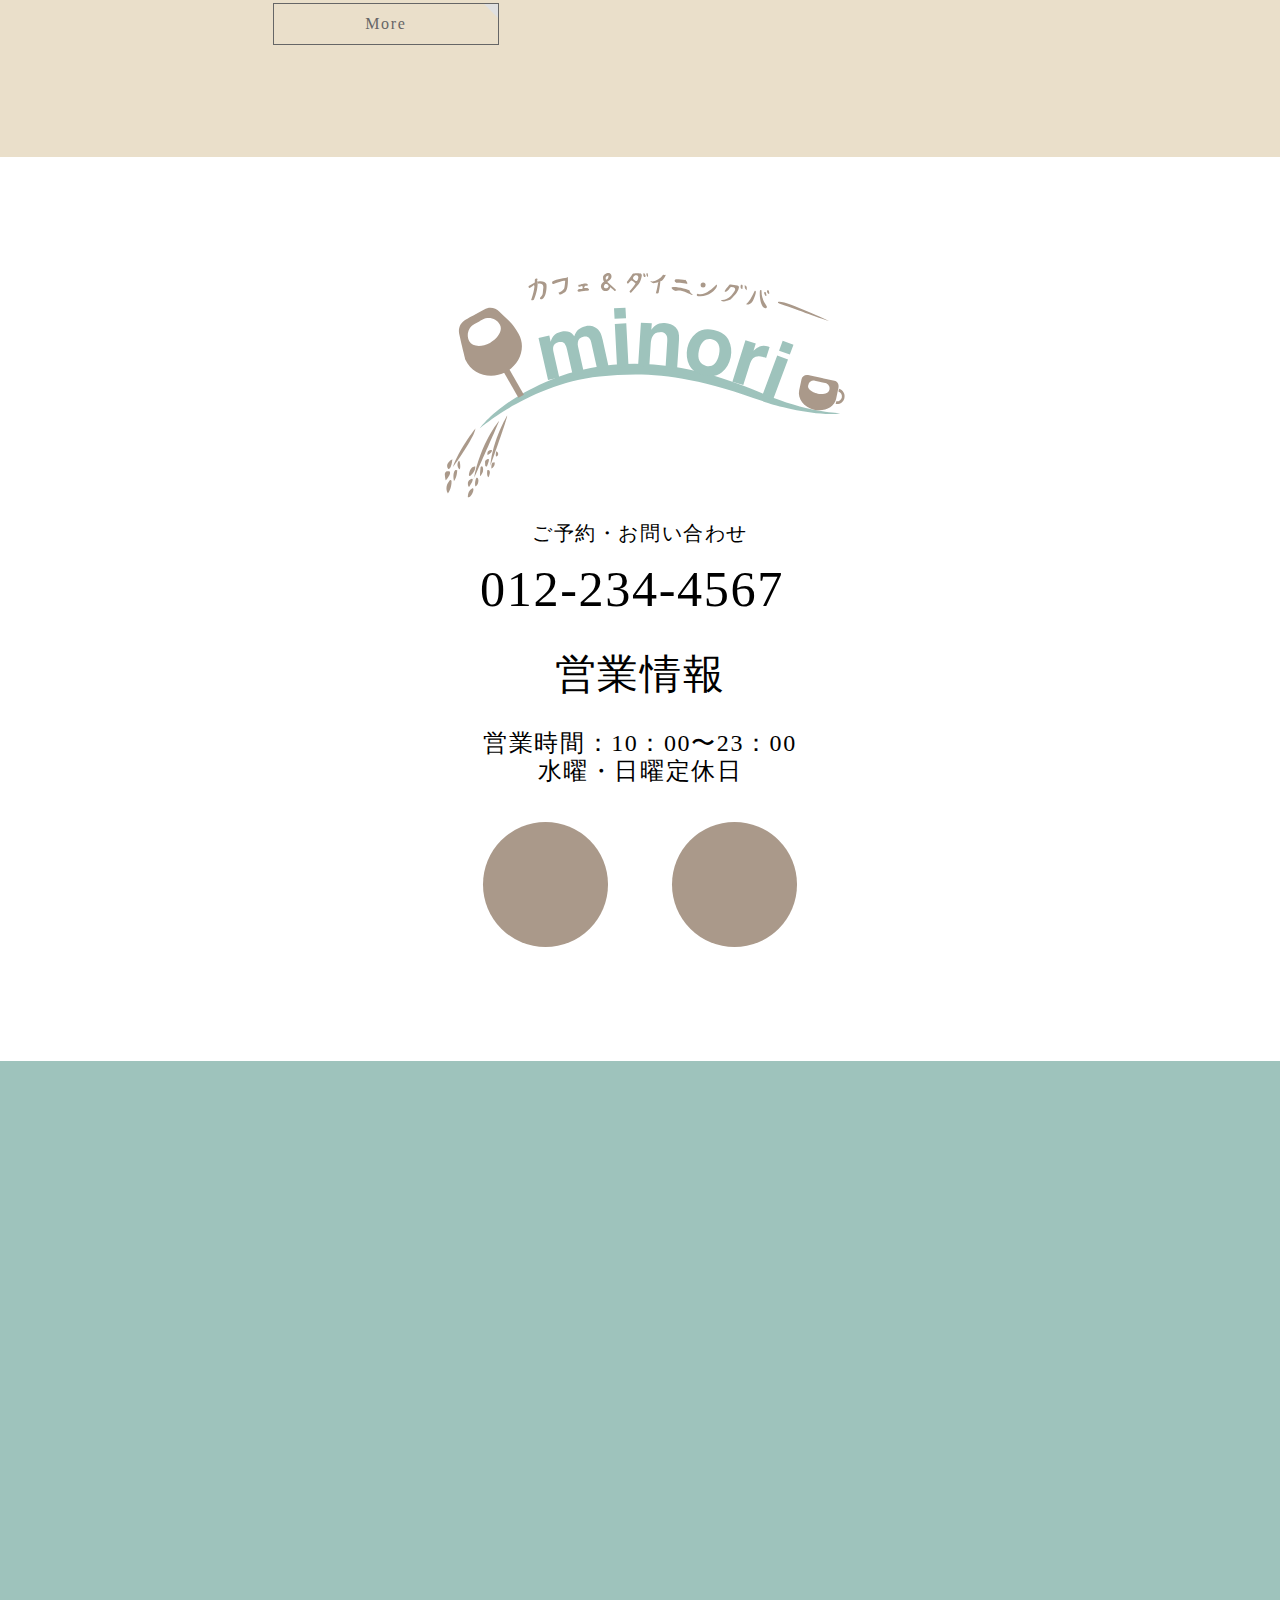
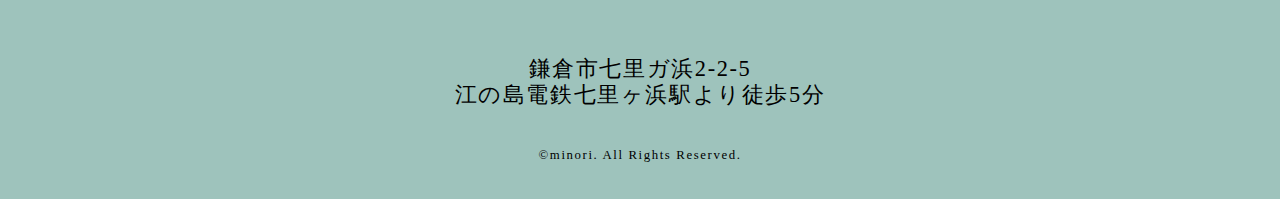
==== commit 73e68409: "変更" ====
--- a/htdocs/pf/site1/index.html
+++ b/htdocs/pf/site1/index.html
@@ -9,7 +9,14 @@
 		<link rel="stylesheet" type="text/css" href="css/slick.css" />
 		<link rel="stylesheet" type="text/css" href="css/slick-theme.css">
 		<link href="css/style.css" rel="stylesheet">
-
+		<!-- jquery 読み込み -->
+		<script src="js/jquery-3.6.0.min.js" defer></script>
+		<script type="text/javascript" src="./js/slick.min.js" defer></script>
+		<script src="./js/carousel.js" defer></script>
+		<script src="./js/hamburger.js" defer></script>
+		<!--<script src="js/script.js"></script>-->
+		<script src="https://ajax.googleapis.com/ajax/libs/jquery/3.4.1/jquery.min.js" defer></script>
+		<script type="text/javascript" src="//cdn.jsdelivr.net/npm/slick-carousel@1.8.1/slick/slick.min.js" defer></script>
 		<!-- CSS -->
 		<link rel="stylesheet" href="https://cdnjs.cloudflare.com/ajax/libs/normalize/8.0.1/normalize.css">
 
@@ -26,28 +33,28 @@
 	<body>
 		<div id="fb-root"></div>
 		<script async defer crossorigin="anonymous" src="https://connect.facebook.net/ja_JP/sdk.js#xfbml=1&version=v21.0"></script>
-		<header class="page-header">
-			<div class="header-container">
-				<div class="sitetitle"><a href="#">minori</a></div>
-				<div id="nav-button" class="nav-button"><i class="fa-solid fa-bars" aria-label="menu"></i></div>
-				<!-- SPナビゲーション -->
-				<nav class="sp-nav">
-					<ul class="sp-nav-list">
-						<li><a href="#about">About</a></li>
-						<li><a href="menu.html">Menu</a></li>
-						<li><a href="#information">Information</a></li>
-						<li><a href="#access">Access</a></li>
-					</ul>
-				</nav>
-				<nav class="pc-nav">
-					<ul class="pc-nav-list">
-						<li><a href="#about">About</a></li>
-						<li><a href="menu.html">Menu</a></li>
-						<li><a href="#information">Information</a></li>
-						<li><a href="#access">Access</a></li>
-					</ul>
-				</nav>
-			</div>
+
+		<div class="header-container">
+			<div class="sitetitle"><a href="#">minori</a></div>
+			<div id="nav-button" class="nav-button"><i class="fa-solid fa-bars" aria-label="menu"></i></div>
+			<!-- SPナビゲーション -->
+			<nav class="sp-nav">
+				<ul class="sp-nav-list">
+					<li><a href="#about">About</a></li>
+					<li><a href="menu.html">Menu</a></li>
+					<li><a href="#information">Information</a></li>
+					<li><a href="#access">Access</a></li>
+				</ul>
+			</nav>
+			<nav class="pc-nav">
+				<ul class="pc-nav-list">
+					<li><a href="#about">About</a></li>
+					<li><a href="menu.html">Menu</a></li>
+					<li><a href="#information">Information</a></li>
+					<li><a href="#access">Access</a></li>
+				</ul>
+			</nav>
+		</div>
 		</header>
 
 		<!--　メイングラフィック　-->
@@ -158,15 +165,14 @@
 						</div>
 					</div>
 					<div class="contents3-container2 contents-container">
-						<div class="wrap">
-							<h2>Facebook</h2>
-
-<!--
+						<h2>Facebook</h2>
+						<!-- <div class="facebook_wrap">
 							<div class="fb-page" data-href="https://www.facebook.com/facebook" data-tabs="timeline" data-width="" data-height="" data-small-header="false" data-adapt-container-width="true" data-hide-cover="false" data-show-facepile="false">
 								<blockquote cite="https://www.facebook.com/facebook" class="fb-xfbml-parse-ignore"><a href="https://www.facebook.com/facebook">Facebook</a></blockquote>
 							</div>
--->
-						</div>
+						</div> -->
+						<!-- <div class="facebook-wrapper"></div> -->
+
 					</div>
 				</section>
 			</div>
@@ -201,16 +207,6 @@
 				<p class="copyright"><small>©minori. All Rights Reserved.</small></p>
 			</div>
 		</footer>
-
-		<!-- jquery 読み込み -->
-		<script src="js/jquery-3.6.0.min.js"></script>
-
-		<!--<script src="js/script.js"></script>-->
-		<script src="./js/hamburger.js"></script>
-		<script src="https://ajax.googleapis.com/ajax/libs/jquery/3.4.1/jquery.min.js"></script>
-		<script src="./js/carousel.js"></script>
-		<script type="text/javascript" src="./js/slick.min.js"></script>
-		<script type="text/javascript" src="//cdn.jsdelivr.net/npm/slick-carousel@1.8.1/slick/slick.min.js"></script>
 	</body>
 
 </html>--- a/htdocs/pf/site1/css/style.css
+++ b/htdocs/pf/site1/css/style.css
@@ -70,6 +70,19 @@
 /* /共通 --------------------------*/
 .hero-container {
 	position: relative;
+
+}
+
+.menu-hero {
+	background-image: url(../images/menu/menu-cover.png);
+	background-repeat: no-repeat;
+	background-position: center center;
+	background-size: cover;
+	height: 49vw;
+	display: flex;
+	flex-direction: column;
+	align-items: center;
+	justify-content: flex-end;
 }
 
 .hero-container .btn {
@@ -139,6 +152,7 @@
 
 .contents-container:last-child {
 	padding-bottom: 0;
+	width: 100%;
 }
 
 /* ここから下に、個別のスタイルシートを追加していく。 */
@@ -168,10 +182,6 @@
 
 .about .about-image img {
 	box-shadow: -20px 20px 0px 0px rgb(158 195 188 / 70%);
-}
-
-.about-image {
-	/*	padding: 1.5rem 0;*/
 }
 
 .about-bg-image {
@@ -184,7 +194,7 @@
 }
 
 .contents-container p {
-	padding-top: 5rem;
+	padding-top: 3rem;
 }
 
 h2, h3, .time {
@@ -220,10 +230,6 @@
 .wrap h3 {
 	border-bottom: 1px dotted #000000;
 	padding-bottom: 0.5rem;
-}
-
-.contents2-container {
-	/*	background: #aa998a;*/
 }
 
 .contents2-container2 .menu-image {
@@ -239,6 +245,7 @@
 	margin: 1.4rem auto; */
 	padding: 0 5rem;
 	font-family: 'Noto Serif JP', serif;
+	margin: 0 auto;
 }
 
 .btn a {
@@ -317,6 +324,8 @@
 	align-items: center;
 	justify-content: center;
 	padding: 6.67% 1.07rem;
+	max-width: 940px;
+	margin: 0 auto;
 }
 
 .footer-container .wrap {
@@ -404,6 +413,7 @@
 
 .copyright, .footer-address {
 	text-align: center;
+	font-style: normal;
 }
 
 .copyright {
@@ -513,16 +523,61 @@
 	font-weight: 200;
 }
 
+.facebook_wrap {
+	/* 以下2行は不要かも */
+	max-width: 500px;
+	width: 500px;
+}
+
+.facebook_wrap {
+	/* width: 100%;*/
+	margin: 0 auto !important;
+	text-align: center !important;
+
+}
+
+.fb-page,
+.fb-page span,
+.facebook_wrap iframe {
+	width: 100% !important;
+	height: 500px !important;
+}
+
+.fb-page {
+	text-align: center !important;
+	margin: 0 auto !important;
+}
+
+._2p3a {
+	margin: 0 auto !important;
+}
+
+/* 896px以下は横幅100%、中央寄せ*/
+@media screen and (max-width: 896px) {
+	.facebook_wrap {
+		width: 100%;
+		text-align: center !important;
+		margin: 0 auto !important;
+	}
+}
+
+
+
+._2p3a {
+	/* margin: 0 auto; */
+}
+
 /*menu.htmlここから--------------------------------------------------------*/
 .menu-caption {
-	position: absolute;
-	top: 75%;
+	/* position: absolute; */
+	/* top: 75%; */
 	/* right: 0; */
-	left: 50%;
-	transform: translate(-50%, -50%);
+	/* left: 50%; */
+	/* transform: translate(-50%, -50%); */
 	font-size: 3.5rem;
 	color: #aa998a;
 	font-weight: 500;
+	margin-bottom: 0.5rem;
 }
 
 .menu-contents * {
@@ -598,10 +653,6 @@
 	margin-left: 0;
 }
 
-.menu-contents .caption {
-	/*	padding: 0 1rem;*/
-}
-
 .menu-t {
 	list-style: none;
 	padding: 0;
@@ -630,16 +681,6 @@
 	width: 100%;
 }
 
-.contents2-container3 .caption {
-	/*	padding: 0 0 3rem 0;*/
-}
-
-/* 
-.contents1-container .caption p {
-	/* width: 50%; */
-/* padding-top: 0; */
-/* padding: 1.75rem; */
-/* } */
 /*メディアクエリ*/
 @media (min-width: 769px) {
 	.contents2 {
@@ -650,21 +691,6 @@
 		padding-top: 3rem;
 	}
 
-	.contents2-container .wrap, .contents2-container2 .wrap, .contents2-container3 .wrap {
-		/*	height: 57vw;*/
-
-	}
-
-	/*
-	..hero {
-		height: 50rem;
-	}
-*/
-	/*
-	.sp-hero-image.slick-initialized.slick-slider {
-		display: none;
-	}
-*/
 	.hero-container .btn {
 		top: 10rem;
 		right: 5rem;
@@ -676,13 +702,6 @@
 		left: auto;
 	}
 
-	/*.container {
-		max-width: 1200px;
-		padding: 80px 20px 0 20px;
-		padding-top: 9rem;
-		margin: 0 auto;
-	}
-*/
 	.sitetitle {
 		font-size: 3.75rem;
 	}
@@ -729,7 +748,7 @@
 	}
 
 	.about {
-		width: 45%;
+		width: 47%;
 	}
 
 	.about .about-image {
@@ -760,19 +779,19 @@
 
 	.contents1-container p {
 		width: 50%;
-		padding-top: 0;
-		/* padding: 1.75rem; */
+		/* padding-top: 0; */
+		padding: 1.75rem;
 	}
 
 	.contents2-container .wrap {
 		display: flex;
-		/*		padding: 6.25rem 12.5rem;*/
-		/*		padding:0.25rem 8.5rem;*/
+		/* padding: 6.25rem 12.5rem; */
+		/* padding: 0.25rem 8.5rem; */
 		flex-direction: row;
 		flex-wrap: wrap;
-		justify-content: center;
-		align-content: space-around;
-		/*		margin: 0 6rem;*/
+		justify-content: space-between;
+		max-width: 940px;
+		margin: 0 auto;
 	}
 
 	.caption {
@@ -795,7 +814,9 @@
 		/**/
 		justify-content: space-around;
 		align-items: center;
-		/*		margin: 0 6rem;*/
+		justify-content: space-between;
+		max-width: 940px;
+		margin: 0 auto;
 	}
 
 	.contents2-container2 .wrap .menu-image {
@@ -811,13 +832,15 @@
 		display: flex;
 		flex-direction: column;
 		align-items: center;
-		padding: 0 6.25rem;
-		/*				padding:0.25rem 8.5rem;*/
-		/*		margin: 0 6rem;*/
+		padding-left: 6.25rem;
+		padding-right: 6.25rem;
+		max-width: 900px;
+		margin: 0 auto;
 	}
 
 	.contents2-container3 p {
 		padding: 0 3rem;
+		padding-top: 3rem
 	}
 
 	.contents3 {
@@ -866,11 +889,14 @@
 	}
 
 	/* media-menu -------------------------------------------------------*/
-	.menu-contents .contents2-container .wrap {}
+	.menu-hero {
+		height: 40vw;
+
+	}
 
 	.menu-caption {
 		font-size: 5.5rem;
-		bottom: 5rem;
+		margin-bottom: 1rem;
 	}
 
 	.menu-contents .contents2-container3 .wrap {
@@ -880,10 +906,7 @@
 		padding: 0;
 		flex-wrap: wrap;
 		/* width: 100%; */
-	}
-
-	.menu-h1 {
-		/*		height: 47vw;*/
+		justify-content: space-between;
 	}
 
 	.dinner-h3 {
@@ -923,7 +946,7 @@
 
 	.contents2-container4 .caption {
 		width: 100%;
-		padding: 0 12rem
+		/* padding: 0 12rem */
 	}
 
 	.menu-contents {
@@ -931,7 +954,7 @@
 	}
 
 	.contents2-container4.contents-container {
-		padding: 6.25rem 0;
+		padding: 6.25rem 0 0 0;
 	}
 }
 
